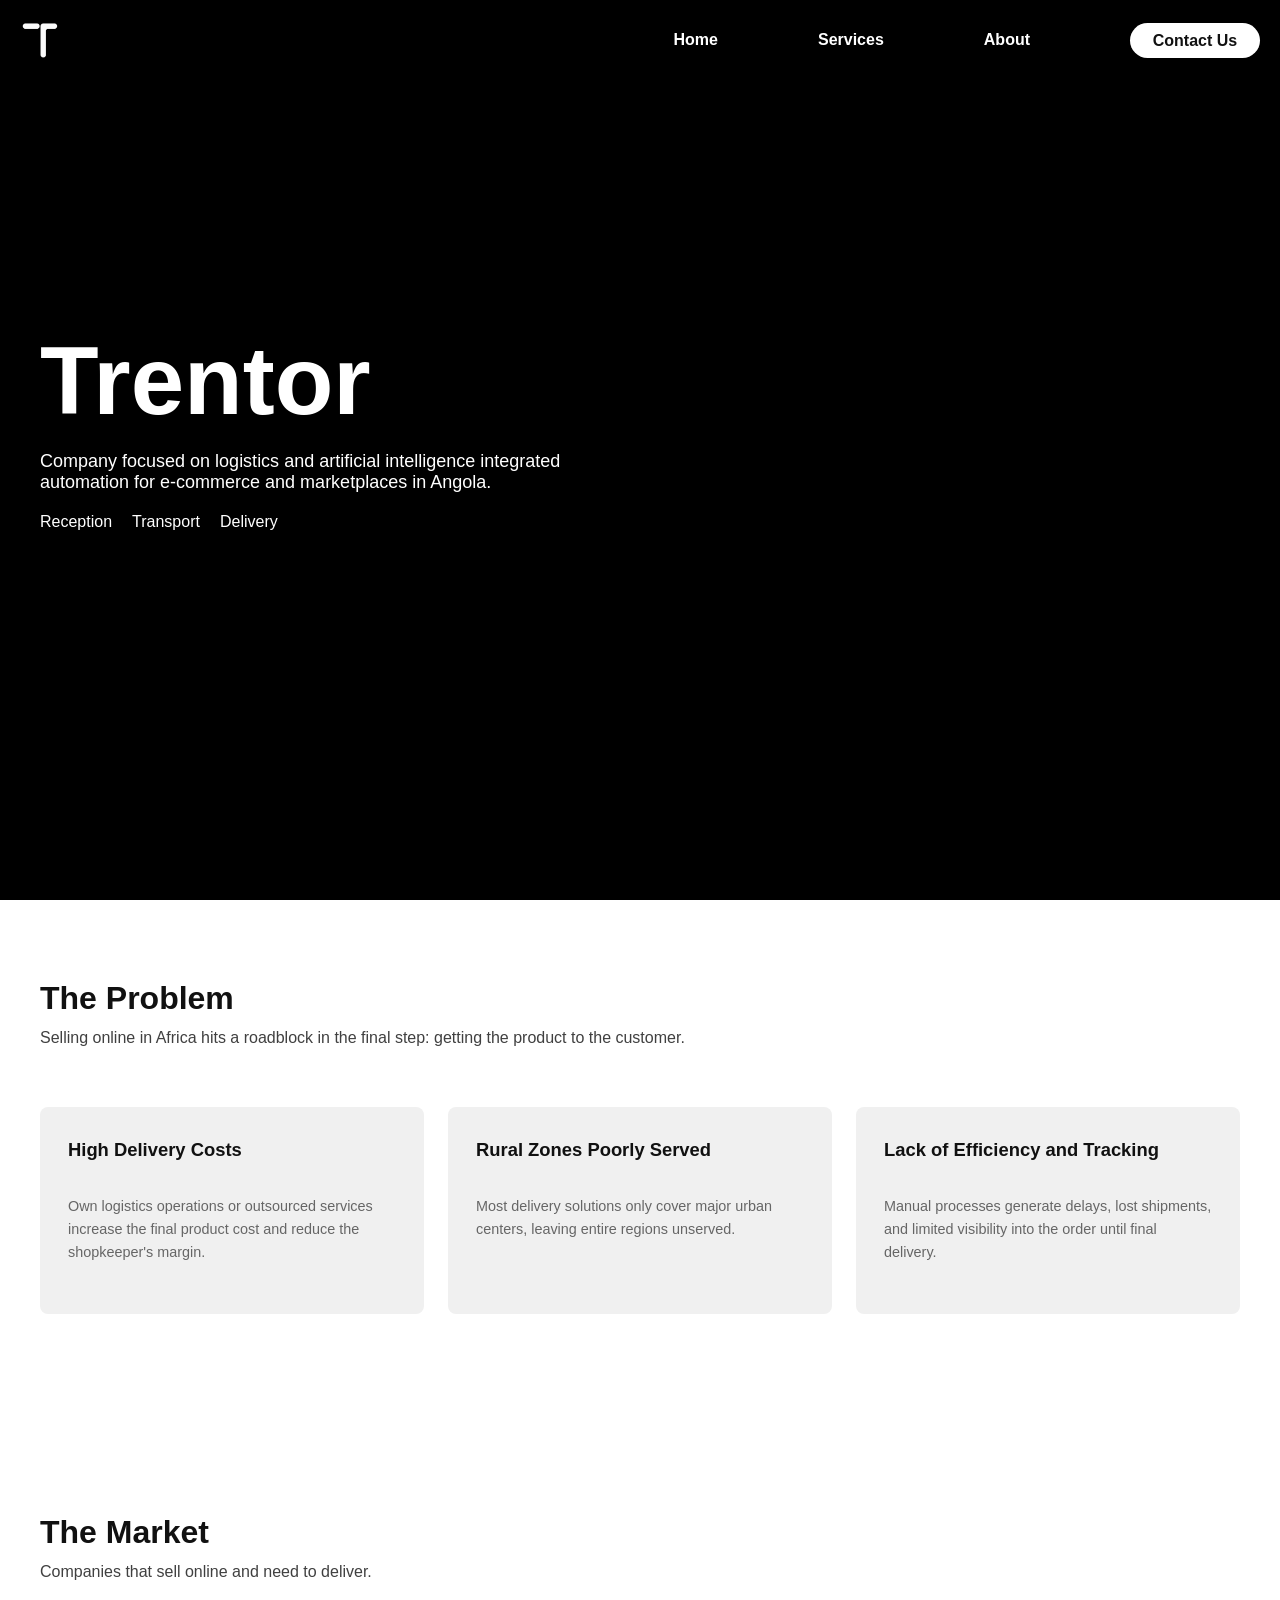
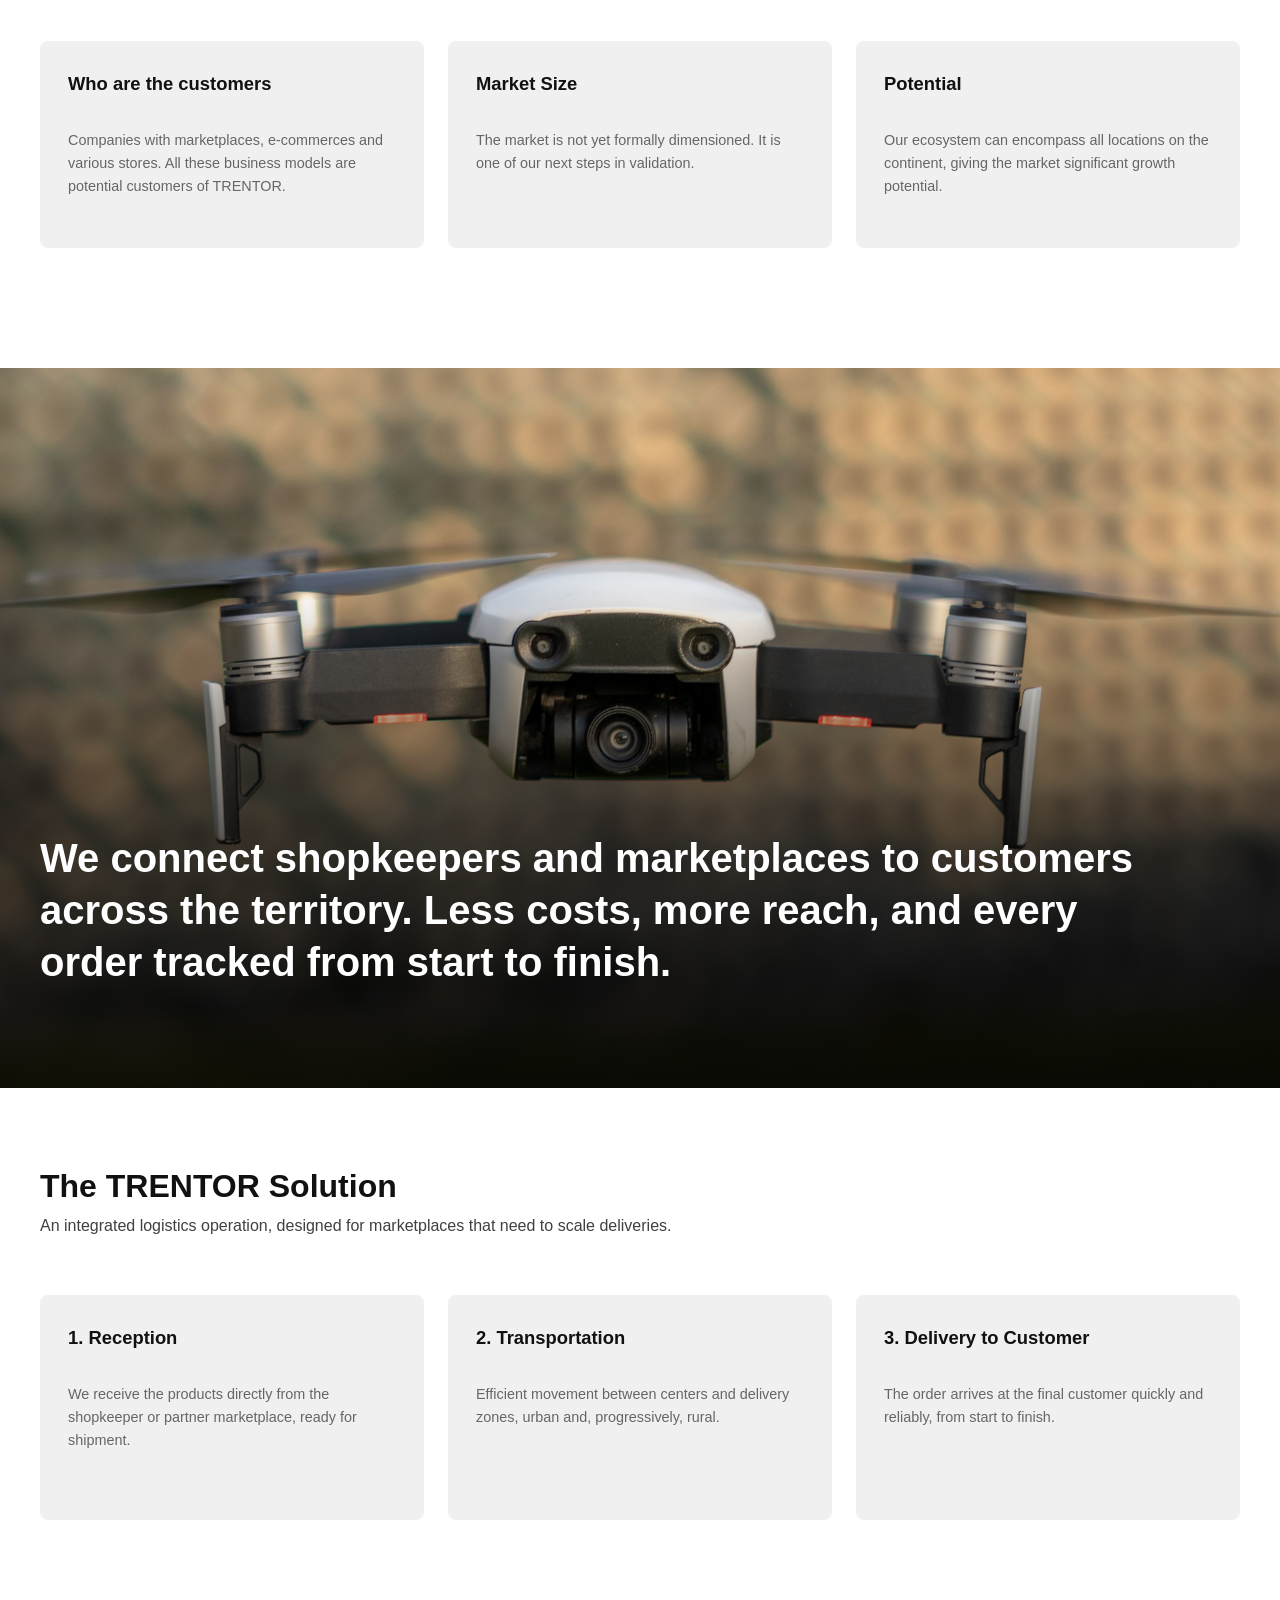
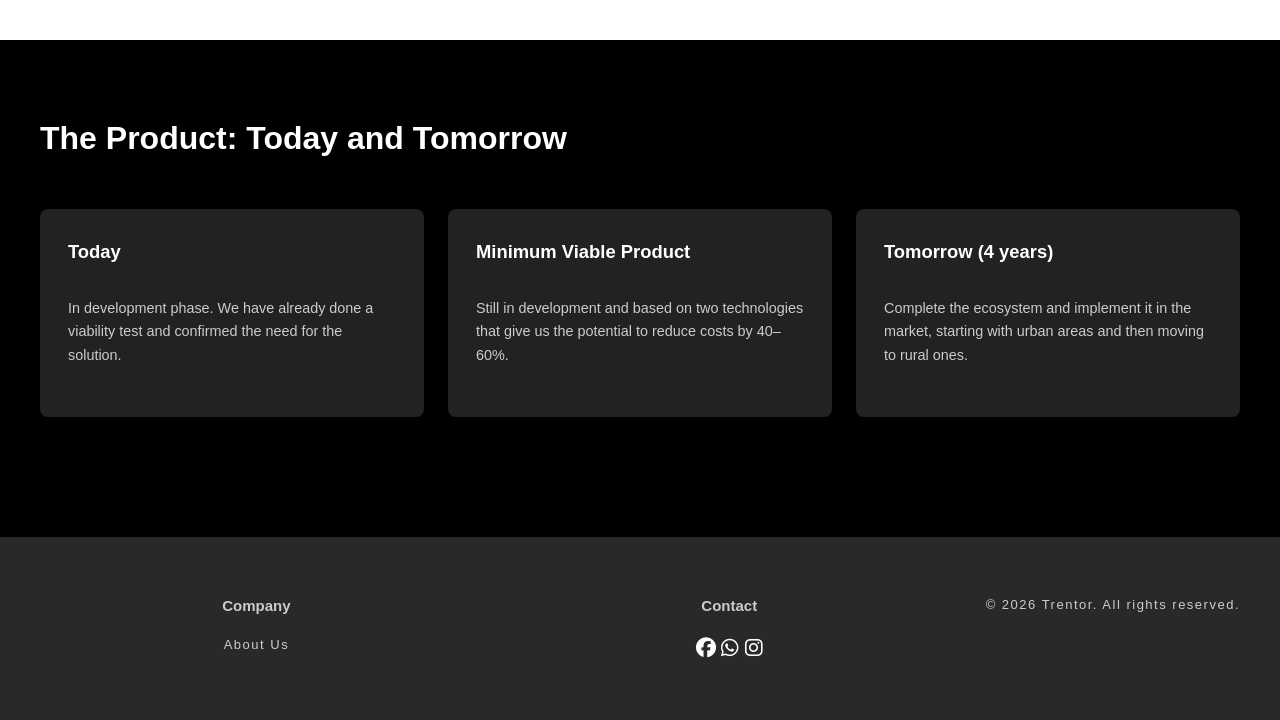
==== index.html @ 93ef7a25 "primeiro comit" ====
<!DOCTYPE html>
<html lang="en">
<head>
  <meta charset="UTF-8">
  <meta name="viewport" content="width=device-width, initial-scale=1.0">
  <link rel="stylesheet" href="style.css">
  <script src="script.js" defer></script> 
  <link rel="stylesheet" href="https://cdnjs.cloudflare.com/ajax/libs/font-awesome/6.5.0/css/all.min.css">
  <title>Trentor</title>
</head>
<body>
  
  <header class="menu">
  <a href="index.html" class="logo-link" aria-label="Trentor, página inicial" transition="no">
    <img src="trentor.jpg" alt="" class="logo-img">
    <span class="logo-nome" translate="no">rentor</span>
  </a>

  <ul class="ul-main" id="menu-principal">
    <li><a href="index.html">Home</a></li>
    <li><a href="servicos.html">Services</a></li>
    <li><a href="sobre.html">About</a></li>
    <li class="li-contacto">
      <a href="contacto.html" class="btn-contacto"><b>Contact Us</b></a>
    </li>
  </ul>

  <!-- Só aparece no telemóvel -->
  <div class="mobile-actions">
    <a href="contacto.html" class="btn-contacto btn-contacto-mobile"><b>Contact Us</b></a>
    <button class="hamburger" id="hamburger" aria-label="Abrir menu"
            aria-expanded="false" aria-controls="menu-principal">
      <span></span>
      <span></span>
      <span></span>
    </button>
  </div>
</header>

<main>

  <!-- sESSAO DP VIDEO -->
  <section class="sessao sessao-hero sessao-video">
    <video autoplay muted loop playsinline class="video-fundo">
      <source src="video.mp4" type="video/mp4">
    </video>
    <div class="texto-video">
      <h1>Trentor</h1>
      <p>Company focused on logistics and artificial intelligence integrated automation for e-commerce and marketplaces in Angola.</p>
      <ul class="etapas">
        <li>Reception</li>
        <li>Transport</li>
        <li>Delivery</li>
      </ul>
    </div>
  </section>

  <!-- O PROBLEMA -->
  <section class="sessao sessao-clara">
    <div class="container">
      <h2>The Problem</h2>
      <p class="intro">Selling online in Africa hits a roadblock in the final step: getting the product to the customer.</p>
      <div class="cards-container">
        <div class="card">
          <h3>High Delivery Costs</h3> <br>
          <p>Own logistics operations or outsourced services increase the final product cost and reduce the shopkeeper's margin.</p> <br>
        </div>
        <div class="card">
          <h3>Rural Zones Poorly Served</h3> <br>
          <p>Most delivery solutions only cover major urban centers, leaving entire regions unserved.</p> <br>
        </div>
        <div class="card">
          <h3>Lack of Efficiency and Tracking</h3> <br>
          <p>Manual processes generate delays, lost shipments, and limited visibility into the order until final delivery.</p> <br>
        </div>
      </div>
    </div>
  </section>

  <!--O Mercado-->
   <section class="sessao sessao-clara">
    <div class="container">
      <h2>The Market</h2>
      <p class="intro">Companies that sell online and need to deliver.</p>
      <div class="cards-container">
        <div class="card">
          <h3>Who are the customers</h3> <br>
          <p>Companies with marketplaces, e-commerces and various stores. All these business models are potential
            customers of TRENTOR.</p> <br>
        </div>
        <div class="card">
          <h3>Market Size</h3> <br>
          <p>The market is not yet formally dimensioned. It is one of our next steps in validation.</p> <br>
        </div>
        <div class="card">
          <h3>Potential</h3> <br>
          <p>Our ecosystem can encompass all locations on the continent, giving the market significant
              growth potential.</p> <br>
        </div>
      </div>
    </div>
  </section>  

   <section class="sessao sessao-img-fundo">
   <div class="texto-img">
    <p>We connect shopkeepers and marketplaces to customers across the territory. Less costs, more reach, and every order
       tracked from start to finish.</p>
  </div>
</section>

  <!-- A SOLUÇÃO -->
  <section class="sessao sessao-clara">
    <div class="container">
      <h2>The TRENTOR Solution</h2>
      <p class="intro">An integrated logistics operation, designed for marketplaces that need to scale deliveries.</p>
      <div class="cards-container">
        <div class="card">
          <h3>1. Reception</h3> <br>
          <p>We receive the products directly from the shopkeeper or partner marketplace, ready for shipment.</p> <br> <br>
        </div>
          <div class="card">
          <h3>2. Transportation</h3> <br>
          <p>Efficient movement between centers and delivery zones, urban and, progressively, rural.</p> <br> <br>
        </div>
        <div class="card">
          <h3>3. Delivery to Customer</h3> <br>
          <p>The order arrives at the final customer quickly and reliably, from start to finish.</p> <br> <br>
        </div>
    </div>
  </section>

  <!-- MODELO E AMBIÇÃO -->
  <section class="sessao sessao-escura">
    <div class="container">
      <h2>The Product: Today and Tomorrow</h2>
      <div class="cards-container">
        <div class="card-escuro">        
          <h3>Today</h3> <br>
          <p>In development phase. We have already done a viability test and confirmed the need for the solution.</p> <br>
        </div>
        <div class="card-escuro">
          <h3>Minimum Viable Product</h3> <br>
          <p>Still in development and based on two technologies that give us the potential to reduce costs by 40–60%.</p> <br>
        </div>
        <div class="card-escuro">
          <h3>Tomorrow (4 years)</h3> <br>
          <p>Complete the ecosystem and implement it in the market, starting with urban areas and then moving to rural ones.</p> <br>
        </div>
      </div>
    </div>
  </section>

</main>

          <!--Itens do fim da página--> 
  <footer class="sessao sessao-escura final-pagina">
    <div class="container fim">
      <div class="item-fim">
        <h3>Company</h3>
        <a href="sobre.html" class="link-fim">About Us</a>
      </div>
    
      <div class="item-fim">
        <h3>Contact</h3>
          <div class="social-icons" style=" font-size: 20px;">
  <a href="https://www.facebook.com/perfil" target="_blank" aria-label="Facebook">
    <i class="fab fa-facebook"></i>
  </a>

  <a href="https://wa.me/244943912667" target="_blank" aria-label="WhatsApp">
    <i class="fab fa-whatsapp"></i>
  </a>

        <a href="https://www.instagram.com/perfil" target="_blank" aria-label="Instagram">
    <i class="fab fa-instagram"></i>
  </a>
      </div>
    </div>
     <p class="link-fim">© 2026 Trentor. All rights reserved.</p>
  </footer>

</body>
</html>
---- style.css ----
* {
    margin: 0;
    padding: 0;
    box-sizing: border-box;
}

body {
    overflow-x: hidden;
    font-family: Arial, Helvetica, sans-serif;
}

a {
    color: #fff;
    text-decoration: none;
}

.ul-main {
    display: flex;
    list-style: none;
    align-items: center;
    font-size: 16px;
    gap: 100px;
    font-weight: 600;
}

.ul-main a:not(.btn-contacto) {
    color: #fff;
}

.ul-main a:not(.btn-contacto):hover {
    color: #ccc;
}

.menu {
    display: flex;
    align-items: center;
    justify-content: space-between;
    width: 100%;
    height: 80px;
    padding: 0 20px;
    background-color: #000;
    position: relative;
    z-index: 100;
}

/*=== Letras do Logo ===*/
.logo-link {
    display: flex;
    align-items: center;
    color: #fff;
}

.logo-nome {
    max-width: 0;
    margin-left: 0;
    opacity: 0;
    overflow: hidden;
    white-space: nowrap;
    font-size: 1.4rem;
    font-weight: 700;
    letter-spacing: 12px;
    transition: max-width 0.4s ease, margin-left 0.4s ease, opacity 0.3s ease;
}

.logo-link:hover .logo-nome,
.logo-link:focus-visible .logo-nome {
    max-width: 160px;
    margin-left: 12px;
    opacity: 1;
}

.logo-img {
    height: 40px;
    width: auto;
    display: block;
}

 /* Secções */
.sessao {
    position: relative;
    width: 100%;
    padding: 80px 20px;
}

.sessao-clara  { background: #fff; color: #111; }
.sessao-escura { background: #000; color: #fff; }

.sessao h2 {
    font-size: 2rem;
    margin-bottom: 12px;
}

.intro {
    margin-bottom: 20px;
    opacity: 0.8;
}

.container {
    max-width: 1200px;
    margin: 0 auto;
    position: relative;
    z-index: 2;
}

/* Hero depois de sessao */
.sessao-hero {
    min-height: calc(100dvh - 80px);
    padding: 0;
    overflow: hidden;
    background: #000;
    color: #fff;
}

.video-fundo {
    position: absolute;
    inset: 0;
    width: 100%;
    height: 100%;
    object-fit: cover;
    z-index: 0;
}

.sessao-video::after {
    content: "";
    position: absolute;
    inset: 0;
    background: rgba(0, 0, 0, 0.5);
    z-index: 1;
    pointer-events: none;
}

.texto-video {
    position: absolute;
    top: 30%;
    left: 40px;
    z-index: 2;
    max-width: 600px;
    text-align: left;
}

.texto-video h1 {
    font-size: 6rem;
    margin: 0 0 15px 0;
}

.texto-video p {
    font-size: 18px;
}

.etapas {
    display: flex;
    gap: 20px;
    list-style: none;
    margin-top: 20px;
}

/* Cards */
.cards-container {
    display: flex;
    gap: 24px;
    padding: 40px 0;
}

.card,
.card-escuro {
    flex: 1;
    min-width: 0;
    background: #f0f0f0;
    border-radius: 8px;
    padding: 32px 28px;
    transition: transform 0.25s ease, box-shadow 0.25s ease;
}

.card-escuro {
    background: #222222;
}

.card-icone,
.card-icone-claro {
    width: 60px;
    height: 60px;
    border-radius: 50%;
    background: #ffff;
    color: #000;
    font-size: 1.8rem;
    display: flex;
    align-items: center;
    justify-content: center;
    margin-bottom: 24px;
}

.card-icone-claro {
    background: #fff;
    color: #000;
}

.card h3 {
    font-size: 1.15rem;
    margin-bottom: 16px;
    color: #111;
}

.card p {
    font-size: 0.9rem;
    line-height: 1.6;
    color: #666;
}

.card-escuro h3 {
    font-size: 1.15rem;
    margin-bottom: 16px;
    color: #fff;
}

.card-escuro p {
    font-size: 0.9rem;
    line-height: 1.6;
    color: #ccc;
}

.sessao-img-fundo {
    background: linear-gradient(to top, rgba(0,0,0,0.9) 0%, rgba(0,0,0,0.6) 35%, rgba(0,0,0,0) 70%), url("drone.jpg") center/cover;
    min-height: 80vh;
    display: flex;
    align-items: flex-end;
    padding: 40px;
    color: #fff;
}


.texto-img p {
    max-width: 1100px;
    text-align: left;
    font-family: Arial;
    font-size: 40px;
    font-weight: 700;
    line-height: 1.3;
    margin-bottom: 60px;
}

/* Hover e toque */
.card:hover,
.card:active,
.card-escuro:hover,
.card-escuro:active {
    transform: translateY(-6px);
    box-shadow: 0 18px 36px rgba(0, 0, 0, 0.1);
}

.card-escuro:hover,
.card-escuro:active {
    box-shadow: 0 18px 36px rgba(255, 255, 255, 0.1);
}

/* Estilização do botão contactar*/
.btn-contacto {
    display: inline-block;
    width: 130px;
    height: 35px;
    line-height: 35px;
    background-color: #fff;
    color: #111;
    text-align: center;
    font-size: 16px;
    font-weight: 900;
    border-radius: 50px;
    transition: background 0.3s ease, color 0.3s ease;
}

.btn-contacto:hover {
    background-color: #ccc;
}


.btn-enviar {
    width: 100%;
    height: 42px;
    background-color: #fff;
    border: none;
    color:  #111;
    font-size: 16px;
    font-family: Arial;
    font-weight: bold;
    margin-top: 10px;
    border-radius: 50px;
    cursor: pointer;
    transition: background-color 0.2s ease, transform 0.15s ease;
}

/*Menu hamburguer*/
.hamburger {
    display: none;
    flex-direction: column;
    justify-content: space-between;
    width: 28px;
    height: 20px;
    cursor: pointer;
    z-index: 1001;
}
 
.hamburger {
    background: none;
    border: none;
    padding: 0;
}

.hamburger span {
    display: block;
    height: 3px;
    width: 100%;
    background-color: #fff;
    border-radius: 2px;
    transition: 0.3s ease;
}

/* animação para virar um X quando ativo */
.hamburger.ativo span:nth-child(1) {
    transform: translateY(8.5px) rotate(45deg);
}
.hamburger.ativo span:nth-child(2) {
    opacity: 0;
}
.hamburger.ativo span:nth-child(3) {
    transform: translateY(-8.5px) rotate(-45deg);
}

.mobile-actions {
    display: none;
    align-items: center;
    gap: 15px;
}

.btn-contacto-mobile {
    width: auto;
    height: 25px;
    padding: 0 10px;
    margin-top: 0;
}


/* Estilização do modal e do overlay */
.modal-overlay {  /*Início do formulário de login*/
    z-index: 9999;
    display: none;
    position: fixed;
    top: 0;
    left: 0;
    width: 100%;
    height: 100%;
    background-color: rgba(0, 0, 0, 0.7);
    align-items: center;
    justify-content: center;
    z-index: 1000;
}

.modal-overlay.ativo {
    display: flex;
}

.formulario{
    width: 100%;
    min-height: calc(100vh - 90px);
    display: flex;
    justify-content: center;
    align-items: center;
    padding: 40px 20px;
}

/* Estilização do formulário de login */
.login-form {
    width: 350px;
    background-color: #111;
    border: 1px solid #fff;
    border-radius: 10px;
    padding: 40px 30px;
    display: flex;
    flex-direction: column;
    box-sizing: border-box;
    position: relative;
}

/* Estilização do título do formulário */
.login-form h2 {
    color:  #fff;
    font-family: Arial;
    text-align: center;
    margin-bottom: 25px;
    letter-spacing: 2px;
}

/* Estilização dos rótulos e campos de entrada */
.login-form label {
    color: #fff;
    font-family: Arial;
    font-size: 14px;
    margin-bottom: 6px;
}

/* Estilização dos campos de entrada */
.login-form input {
    background-color: rgba(255, 255, 255, 0.1);
    border: 1px solid rgba(255, 255, 255, 0.2);
    border-radius: 5px;
    padding: 10px;
    margin-bottom: 20px;
    color: #fff;
    font-family: Arial;
    font-size: 14px;
    outline: none;
}

/* Efeito de foco nos campos de entrada */
.login-form input:focus {
    border: 1px solid #fff;
}

.login-form input::placeholder {
    color: rgba(255, 255, 255, 0.5);
}

.login-extra {
    color: #fff;
    font-family: Arial;
    font-size: 13px;
    text-align: center;
    margin-top: 15px;
}

.login-extra a {
    color: #00ffff;
    text-decoration: none;
}

.login-extra a:hover {
    color: darkgray;
}

/* Estilização do modal */
.btn-enviar:active {
    transform: scale(0.90);
}

    /* EStilização do campo "input" especial*/
.input-contato-wrapper {
  position: relative;
  width: 100%;
  box-sizing: border-box;
}

    /*fazer todos os campos terem a mesma medida*/
.login-form .input-contato-wrapper input,
.login-form .input-produtoservico-wrapper input,
.login-form .campo-extra input,
.login-form .campo-extra select{
  width: 100% !important;
  box-sizing: border-box !important;
  display: block;
}

.menu-contato {
  position: absolute;
  top: 100%;
  left: 0;
  right: 0;
  margin-top: 4px;
  background: white;
  border: 1px solid #ccc;
  border-radius: 8px;
  box-shadow: 0 4px 12px rgba(0,0,0,0.15);
  overflow: hidden;
  z-index: 20;
}

.menu-contato button {
  display: block;
  width: 100%;
  padding: 10px 16px;
  border: none;
  background: #B2FFFC;
  text-align: left;
  cursor: pointer;
  font-size: 14px;
}

.badge-contato {
  display: inline-block;
  margin-left: 8px;
  padding: 4px 12px;
  border-radius: 12px;
  font-size: 13px;
  font-weight: bold;
  color: #fff;
  letter-spacing: 0.3px;
}
/* Estilização das badges de contato */
.badge-email {
  background-color: #25D366;
  box-shadow: 0 0 6px rgba(37, 211, 102, 0.5);
}

.badge-whatsapp {
  background-color: #25D366;
  box-shadow: 0 0 6px rgba(37, 211, 102, 0.5);
}

/* Destaca o campo Telemóvel depois de escolhida a opção */
.input-contato-wrapper input.preenchido {
  border: 1px solid #fff;
  background-color: rgba(0, 255, 255, 0.08);
}

.hidden {
  display: none;
}

.input-produtoservico-wrapper {
  position: relative;
  width: 100%;
  box-sizing: border-box;
}

.badge-servico {
  background-color: #25D366;
  box-shadow: 0 0 6px rgba(37, 211, 102, 0.5);
}

/* Destaca o campo Produto/Serviço depois de escolhida a opção */
.login-form select {
  background-color:#fff;
  border: 1px solid rgba(255, 255, 255, 0.2);
  border-radius: 5px;
  padding: 10px;
  margin-bottom: 20px;
  color: #000;
  font-family: Arial;
  font-size: 14px;
  outline: none;
  border: 1px solid rgba(0, 0, 0, 0.2);
}

.login-form select:focus {
  border: 1px solid #fff;
}
/* Destaca o campo Produto/Serviço depois de escolhida a opção */
.campo-extra {
  flex-direction: column;
}

.campo-extra.hidden {
  display: none;
}

.erro-formulario {
  color: #e53935;
  background: #fdecea;
  border: 1px solid #e53935;
  padding: 8px 12px;
  border-radius: 6px;
  margin: 10px 0;
  font-size: 14px;
  font-weight: bold;
}

.campo-invalido {
  border: 2px solid #e53935 !important; /*Fim do formulário*/
} 

/*========== Página Serviços ===========*/

.wrap,
.texto-topo {
    max-width: 1000px;
    margin: 0 auto;
    padding: 0 24px;
}
/* Topo */
.topo {
    padding: 90px 0 70px;
    border-bottom: 2px solid #000;
}

.topo h1 {
    font-size: clamp(2.2rem, 6vw, 4rem);
    line-height: 1.1;
    max-width: 14ch;
    margin-bottom: 24px;
}

.topo p {
    font-size: 1.2rem;
    max-width: 52ch;
}

/* Blocos */
.bloco {
    padding: 70px 0;
    border-bottom: 1px solid #000;
}

.bloco h2 {
    font-size: 1.9rem;
    margin-bottom: 40px;
}

/* O que fazemos */
.lista {
    list-style: none;
    padding: 0;
}

.item {
    font-family: Arial, sans-serif;
    display: grid;
    grid-template-columns: 1fr 2fr;
    gap: 24px;
    padding: 28px 0;
    border-top: 1px solid #000;
    
}

.item:first-child {
    border-top: none;
}
.item:last-child {
    border-bottom: 1px solid #000;
}

.item h3 {
    font-size: 1.4rem;
}

.item p {
    max-width: 56ch;
}

.passos {
    counter-reset: passo;
    list-style: none;
    padding: 0;
    display: grid;
    grid-template-columns: repeat(3, 1fr);
    gap: 24px;
}



.passos li {
    counter-increment: passo;
    border: 2px solid #000;
    padding: 24px;
}

.passos li::before {
    content: counter(passo);
    display: inline-block;
    width: 36px;
    height: 36px;
    line-height: 36px;
    text-align: center;
    background: #000;
    color: #fff;
    font-weight: 700;
    margin-bottom: 16px;
}

.passos h3 {
    font-size: 1.2rem;
    margin-bottom: 8px;
}

/* Para quem é */
.para ul {
    padding-left: 20px;
    max-width: 56ch;
}

.para li {
    margin-bottom: 10px;
}

/* Chamada final */
.cta {
    background: #000;
    color: #fff;
    padding: 80px 0;
    border-bottom: none;
}

.cta h2 {
    margin-bottom: 12px;
}

.cta p {
    margin-bottom: 28px;
    max-width: 48ch;
}

.botao {
    display: inline-block;
    background: #fff;
    color: #000;
    padding: 14px 28px;
    font-weight: 700;
    text-decoration: none;
    border-radius: 50px;
    transition: background 0.3s ease, color 0.3s ease;
    border: 2px solid #fff;
}

.botao:hover {
    background: #000;
    color: #fff;
}

 /*==========Página Sobre==========*/
 .sobre{
  max-width: 1200px;    
  margin: 0 auto;         
  padding-left: 40px;      
  padding-right: 40px; 
    
 }

 .sobre h1{
    font-size: 60px;
    color: #fff;
    font-family: Arial;
    margin-bottom: 20px;
    letter-spacing: 1px;
 }

.sobre p {
    font-size: 17px ;
    color: #ccc;
    font-family: Arial;
    margin-bottom: 20px;
    letter-spacing: 1.3px;
    margin-bottom: 80px;
}


/*Colunas da página sobre*/
.organizacao {
  max-width: 1200px;
  margin: 0 auto;
  padding: 60px 40px;
  text-align: center;
}

.titulo-sessao {
  font-size: 40px;
  color: #fff;
  font-family: Arial;
  margin-bottom: 15px;
}

.organizacao .sessao-p {
  font-size: 18px;
  color: #ccc;
  font-family: Arial;
  margin-bottom: 50px;
  letter-spacing: 1.5px;
  margin-bottom: 130px;
}

.colunas {
  display: flex;
  flex-wrap: wrap;
  gap: 40px;
  text-align: left;      
  margin-bottom: 200px;
}

.item-coluna {
  flex: 1;
  min-width: 280px;    
}

.item-coluna h3 {
  color: #fff;
  font-family: Arial;
  font-size: 20px;
  margin-bottom: 12px;
}

.item-coluna p {
  color: #ccc;
  font-family: Arial;
  font-size: 15px;
  line-height: 1.6;  /* espaçamento entre linhas, deixa mais legível */
  letter-spacing: 1.5px;

}
 
 /*==========Fim da página==========*/
 .final-pagina { 
    padding: 60px 20px; 
    text-align: center;
    background-color: #292929;
 }

.fim{
  display: flex;
  flex-wrap: wrap;
  gap: 40px;
  text-align: center;     
}

.item-fim {
  flex: 1;
  min-width: 280px; 
  display: flex;
  flex-direction: column;
  gap: 8px;     
}

.item-fim h3 {
  color: #ccc;
  font-family: Arial;
  font-size: 15px;
  margin-bottom: 15px;
}

.link-fim{
  color: #ccc;
  font-size: 13px;
  font-family: Arial;
  letter-spacing: 1.5px;
  text-decoration: none;
}

 
@media (max-width: 768px) {

    .menu { 
        height: 70px; 
        padding: 0 16px; 
        position: relative;
    }

    .ul-main {
         gap: 20px;
    }

    .sessao { 
        padding: 60px 16px; 
    }

    .sessao-hero { 
        min-height: calc(100dvh - 70px);
         padding: 0; 
    }

    .texto-video { 
        left: 24px; 
        max-width: 80%; 
    }

    .texto-video h1 {
         font-size: clamp(2.5rem, 9vw, 4rem); 
    }

    .texto-video p {
         font-size: 16px; 
    }

    .cards-container {
         gap: 14px;
        padding: 30px 0; 
    }

    .card, .card-escuro {
         padding: 22px 16px; 
        }
    .card-icone,
    .card-icone-claro {
        width: 50px; height: 50px;
        font-size: 1.3rem;
        margin-bottom: 16px;
    }

    .card h3, 
    .card-escuro h3 {
         font-size: 1rem; 
    }

    .card p, 
    .card-escuro p {
         font-size: 0.82rem; 
        }

    .passos { 
        flex-direction: column; 
    }

    .seta {
         transform: rotate(90deg); 
    }

    .login-form {
        width: 90%; 
        max-width: 350px; 
    }

    .mobile-actions {
        display: flex;
    }

    .hamburger {
        display: flex;
    }

    /* Esconde o botão de contacto de dentro da lista */
    .li-contacto {
        display: none;
    }

    .ul-main {
        display: none;
        position: absolute;
        top: 100%;
        left: 0;
        right: 0;
        flex-direction: column;
        gap: 0;
        padding: 10px 0;
        background-color: #111; /* usa a cor do teu header */
    }

    .ul-main.aberto {
        display: flex;
    }

    .ul-main li {
        text-align: center;
        padding: 12px 0;
    }

      .sessao-img-lado {
        flex-direction: column;
        padding: 20px 10px;
    }

    .imagem-lado {
        max-width: 100%;
    }
}

@media (max-width: 500px) {
    .menu { 
        height: 60px;
         padding: 0 12px;
         }

    .logo-img { 
        height: 34px;
     }

    .btn-contacto {
         width: 110px; 
         height: 32px; 
         font-size: 14px; 
        }

    .sessao-hero { 
        min-height: calc(100dvh - 60px); 
    }

    .texto-video {
        left: 16px;
        right: 16px;
        top: 25%; 
        max-width: none; 
    }

    .texto-video h1 {
         font-size: 2.6rem; 
    }

    .texto-video p {
         font-size: 15px; 
    }

    .cards-container { 
        flex-direction: column;
         gap: 16px;
          padding: 24px 0;
    
        }
    .card, .card-escuro { 
        flex: none; 
        width: 100%; 
        padding: 24px 20px; 
    }

    .card h3, 
    .card-escuro h3 {
         font-size: 1.1rem; 
    }

    .card p, 
    .card-escuro p {
         font-size: 0.9rem; 
    }

    .fim { 
        flex-direction: column;
        gap: 24px;
    }

    .logo-nome { font-size: 1.1rem; letter-spacing: 1px; }

      .sessao-img-fundo {
        min-height: 70vh;
        padding: 24px 20px;
    }

    .texto-img p {
        text-align: left;
        font-size: 20px;
        
    }

    /*=== Página Serviços ===*/
    .topo { 
        padding: 60px 0 50px;
     }
    .bloco {
         padding: 50px 0;
     }
    .item {
         grid-template-columns: 1fr;
          gap: 8px;
    }
    .passos {
         grid-template-columns: 1fr; 
    }
}

/* Telemóveis e tablets: não há hover, por isso mostra sempre */
@media (hover: none) {
    .logo-nome {
        max-width: 160px;
        margin-left: -2px;
        opacity: 1;
    }
}
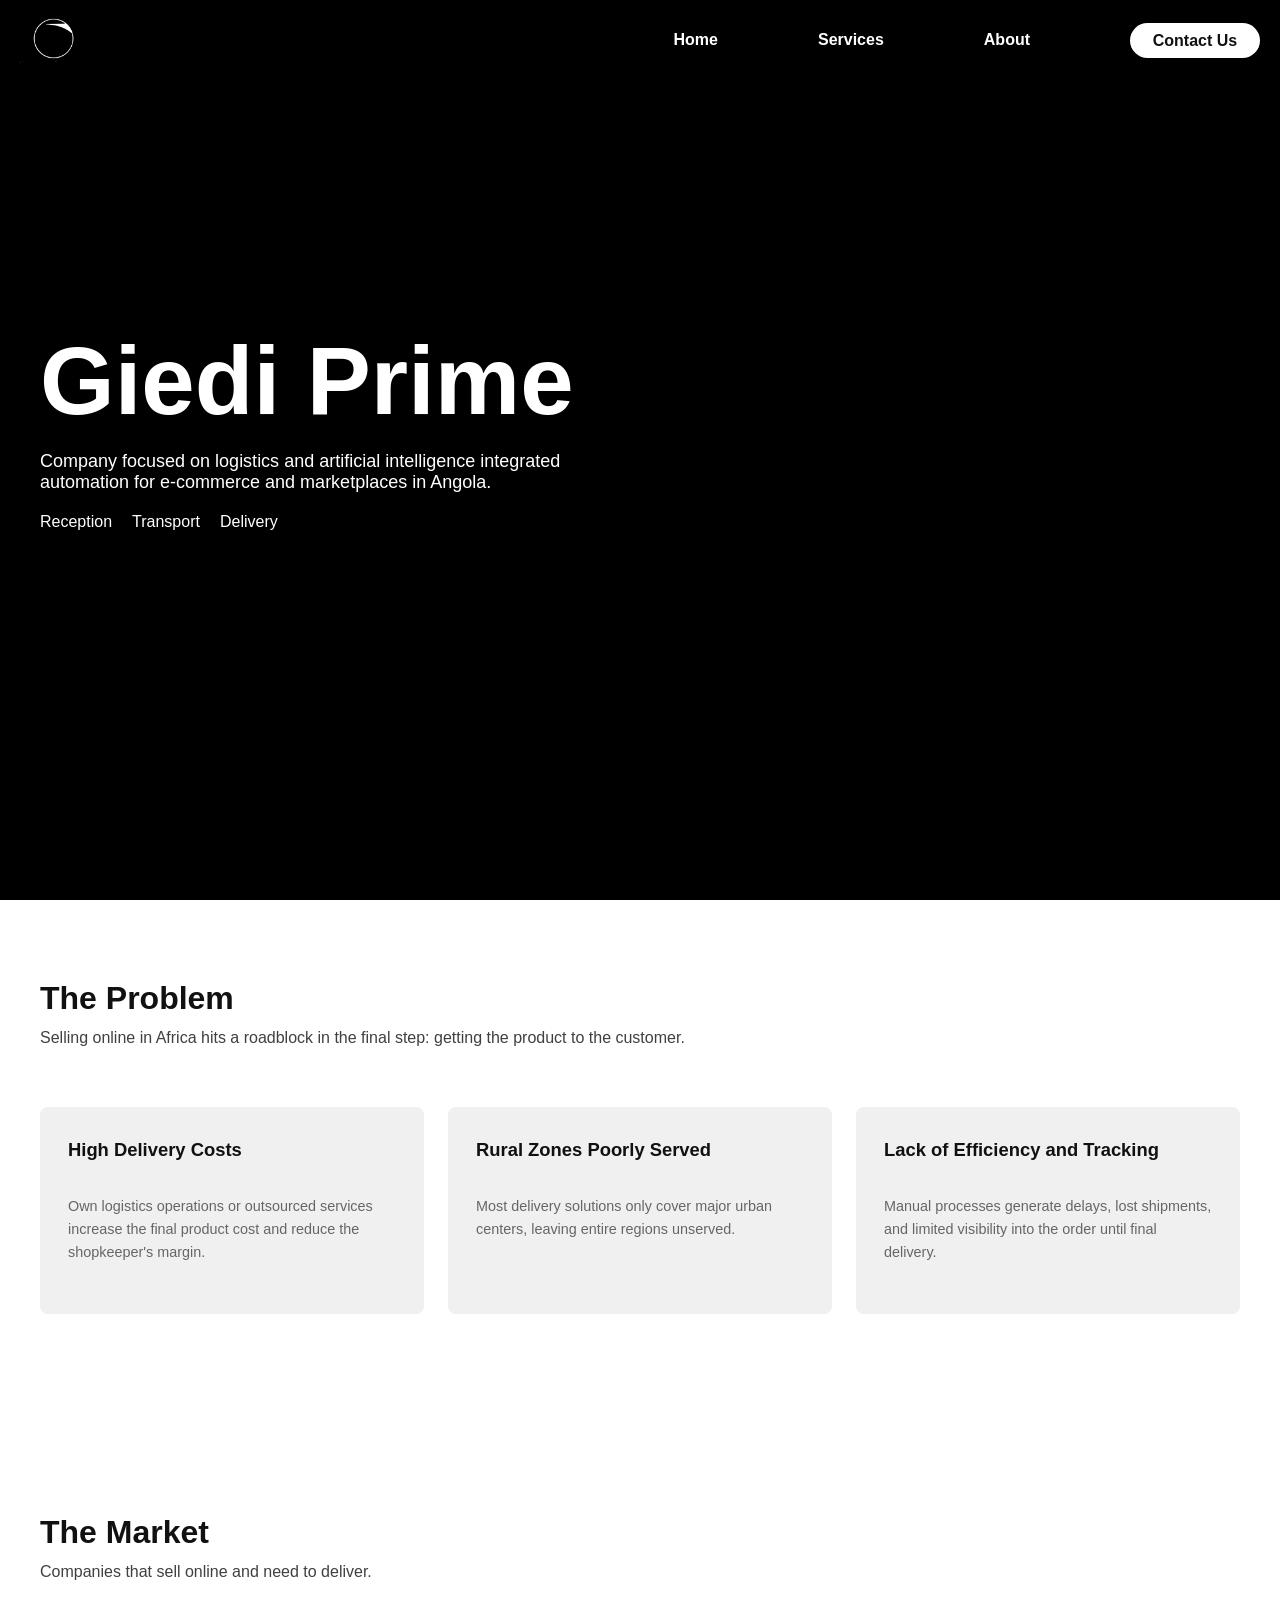
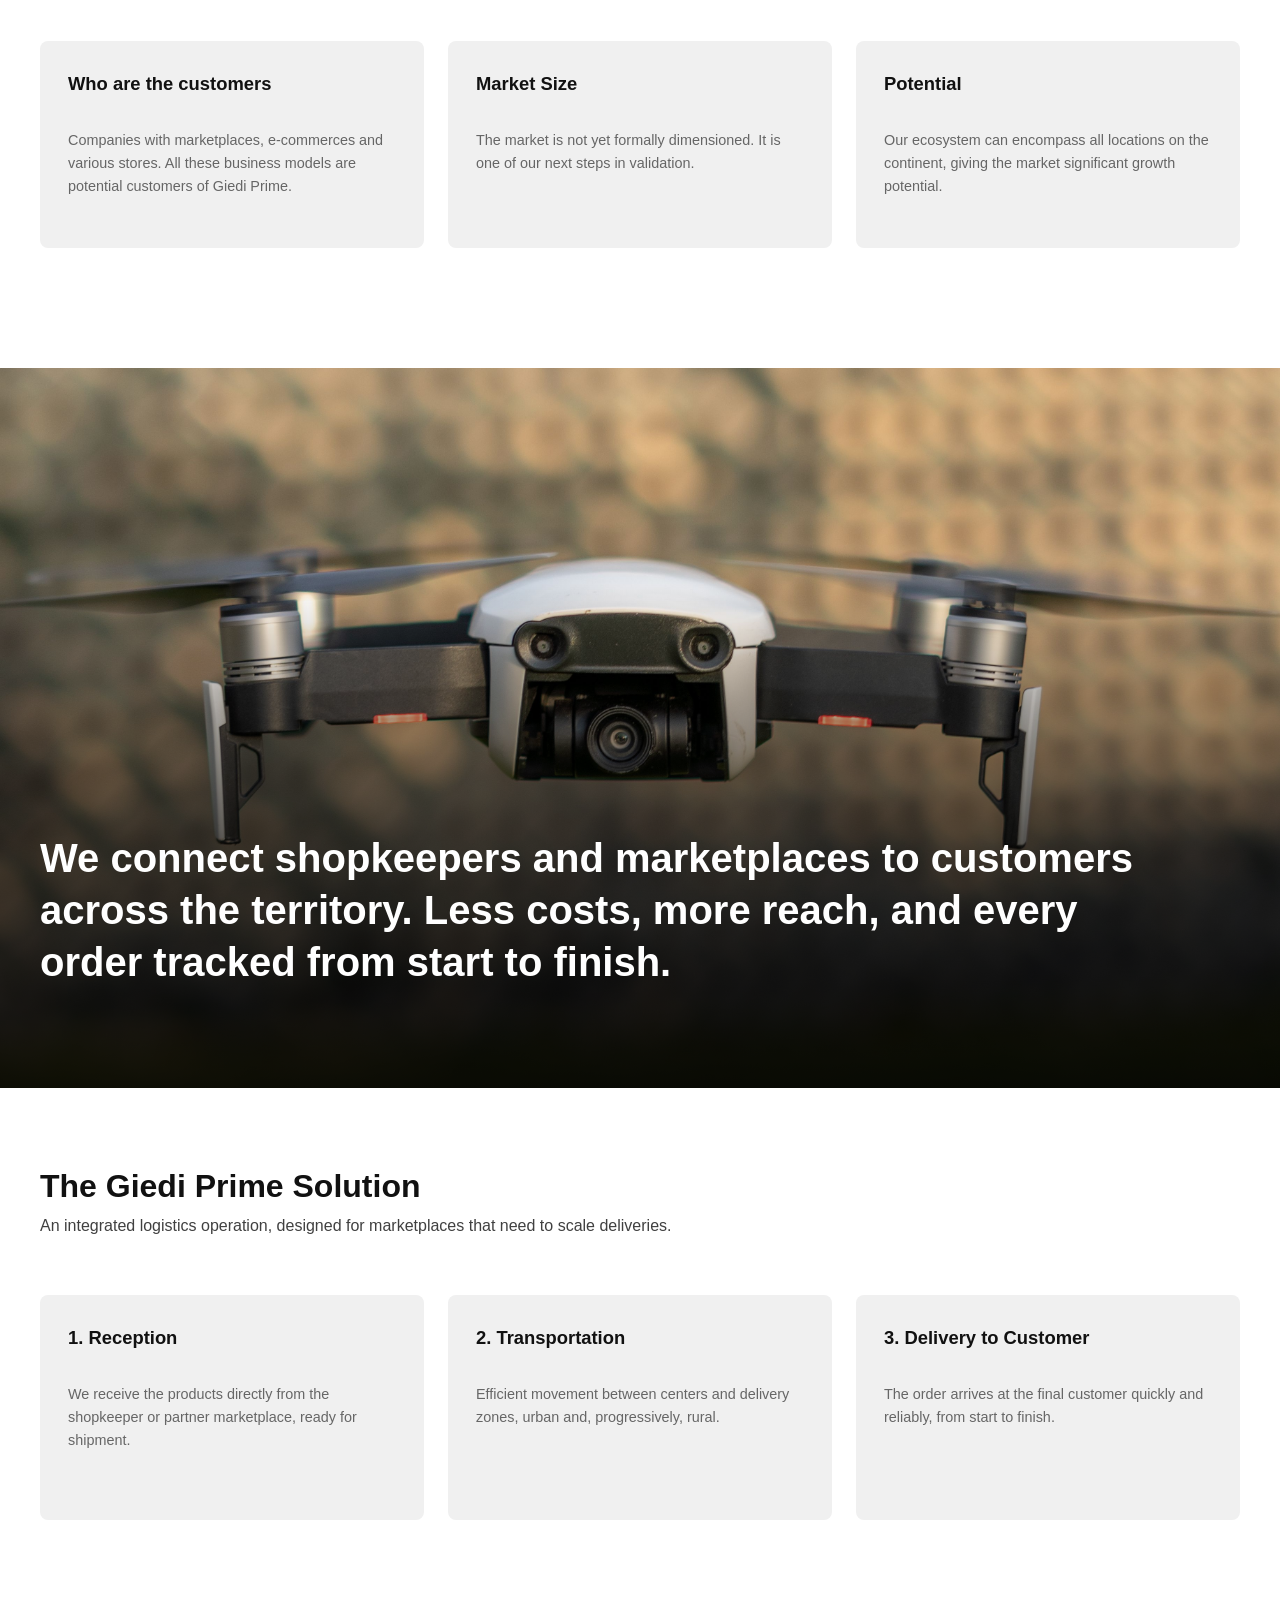
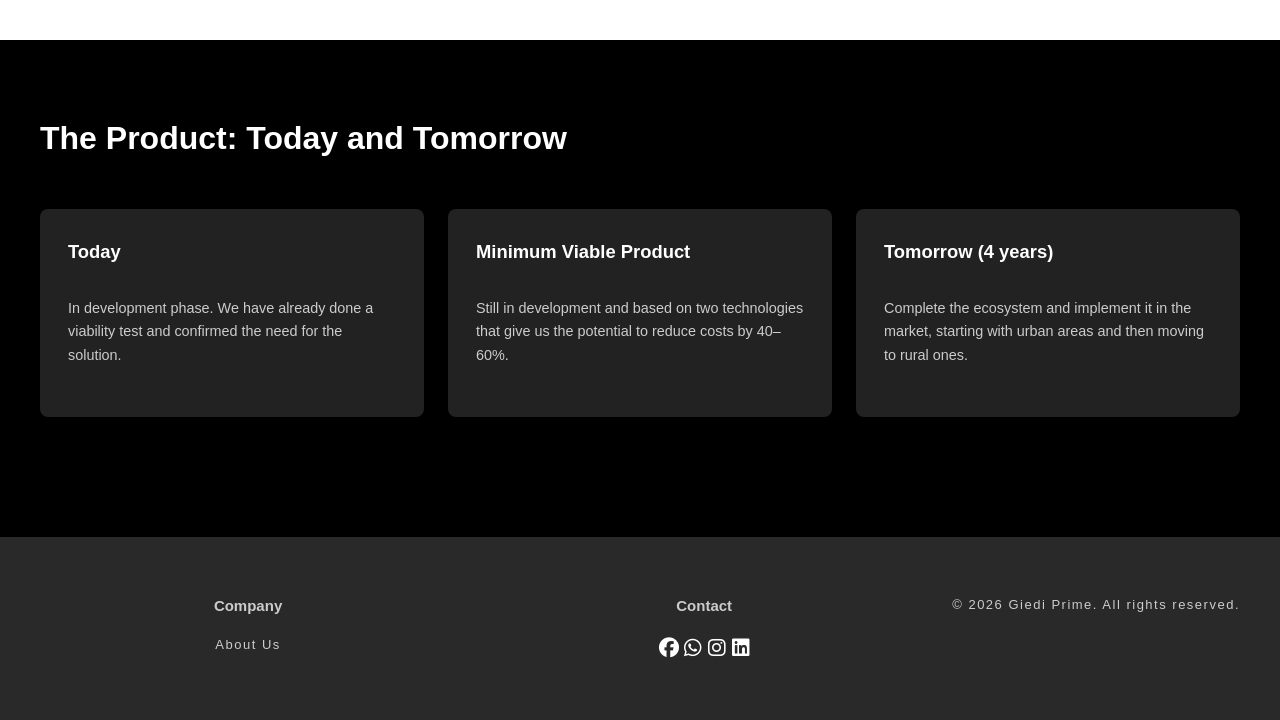
==== commit df646279: "Paginas alteradas" ====
--- a/index.html
+++ b/index.html
@@ -6,14 +6,14 @@
   <link rel="stylesheet" href="style.css">
   <script src="script.js" defer></script> 
   <link rel="stylesheet" href="https://cdnjs.cloudflare.com/ajax/libs/font-awesome/6.5.0/css/all.min.css">
-  <title>Trentor</title>
+  <title>Giedi Prime</title>
 </head>
 <body>
   
   <header class="menu">
-  <a href="index.html" class="logo-link" aria-label="Trentor, página inicial" transition="no">
-    <img src="trentor.jpg" alt="" class="logo-img">
-    <span class="logo-nome" translate="no">rentor</span>
+  <a href="index.html" class="logo-link" aria-label="Giedi Prime, página inicial" translate="no">
+    <img src="logo.png" alt="" class="logo-img">
+    <span class="logo-nome" translate="no">Giedi Prime</span>
   </a>
 
   <ul class="ul-main" id="menu-principal">
@@ -45,7 +45,7 @@
       <source src="video.mp4" type="video/mp4">
     </video>
     <div class="texto-video">
-      <h1>Trentor</h1>
+      <h1>Giedi Prime</h1>
       <p>Company focused on logistics and artificial intelligence integrated automation for e-commerce and marketplaces in Angola.</p>
       <ul class="etapas">
         <li>Reception</li>
@@ -86,7 +86,7 @@
         <div class="card">
           <h3>Who are the customers</h3> <br>
           <p>Companies with marketplaces, e-commerces and various stores. All these business models are potential
-            customers of TRENTOR.</p> <br>
+            customers of Giedi Prime.</p> <br>
         </div>
         <div class="card">
           <h3>Market Size</h3> <br>
@@ -111,7 +111,7 @@
   <!-- A SOLUÇÃO -->
   <section class="sessao sessao-clara">
     <div class="container">
-      <h2>The TRENTOR Solution</h2>
+      <h2>The Giedi Prime Solution</h2>
       <p class="intro">An integrated logistics operation, designed for marketplaces that need to scale deliveries.</p>
       <div class="cards-container">
         <div class="card">
@@ -163,7 +163,7 @@
       <div class="item-fim">
         <h3>Contact</h3>
           <div class="social-icons" style=" font-size: 20px;">
-  <a href="https://www.facebook.com/perfil" target="_blank" aria-label="Facebook">
+  <a href="https://www.facebook.com/profile.php?id=61596541112046" target="_blank" aria-label="Facebook">
     <i class="fab fa-facebook"></i>
   </a>
 
@@ -171,12 +171,16 @@
     <i class="fab fa-whatsapp"></i>
   </a>
 
-        <a href="https://www.instagram.com/perfil" target="_blank" aria-label="Instagram">
+        <a href="https://www.instagram.com/trentor.ao/?utm_source=qr&r=nametag" target="_blank" aria-label="Instagram">
     <i class="fab fa-instagram"></i>
+  </a>
+
+   <a href="https://www.linkedin.com/company/trentortech/" target="_blank" aria-label="LinkedIn">
+      <i class="fa-brands fa-linkedin"></i>
   </a>
       </div>
     </div>
-     <p class="link-fim">© 2026 Trentor. All rights reserved.</p>
+     <p class="link-fim">© 2026 Giedi Prime. All rights reserved.</p>
   </footer>
 
 </body>
--- a/style.css
+++ b/style.css
@@ -52,13 +52,13 @@
 
 .logo-nome {
     max-width: 0;
-    margin-left: 0;
+    margin-left: -2px;
     opacity: 0;
     overflow: hidden;
     white-space: nowrap;
     font-size: 1.4rem;
     font-weight: 700;
-    letter-spacing: 12px;
+    letter-spacing: 3px;
     transition: max-width 0.4s ease, margin-left 0.4s ease, opacity 0.3s ease;
 }
 
@@ -70,7 +70,7 @@
 }
 
 .logo-img {
-    height: 40px;
+    height: 90px;
     width: auto;
     display: block;
 }
@@ -953,7 +953,7 @@
          }
 
     .logo-img { 
-        height: 34px;
+        height: 40px;
      }
 
     .btn-contacto {
